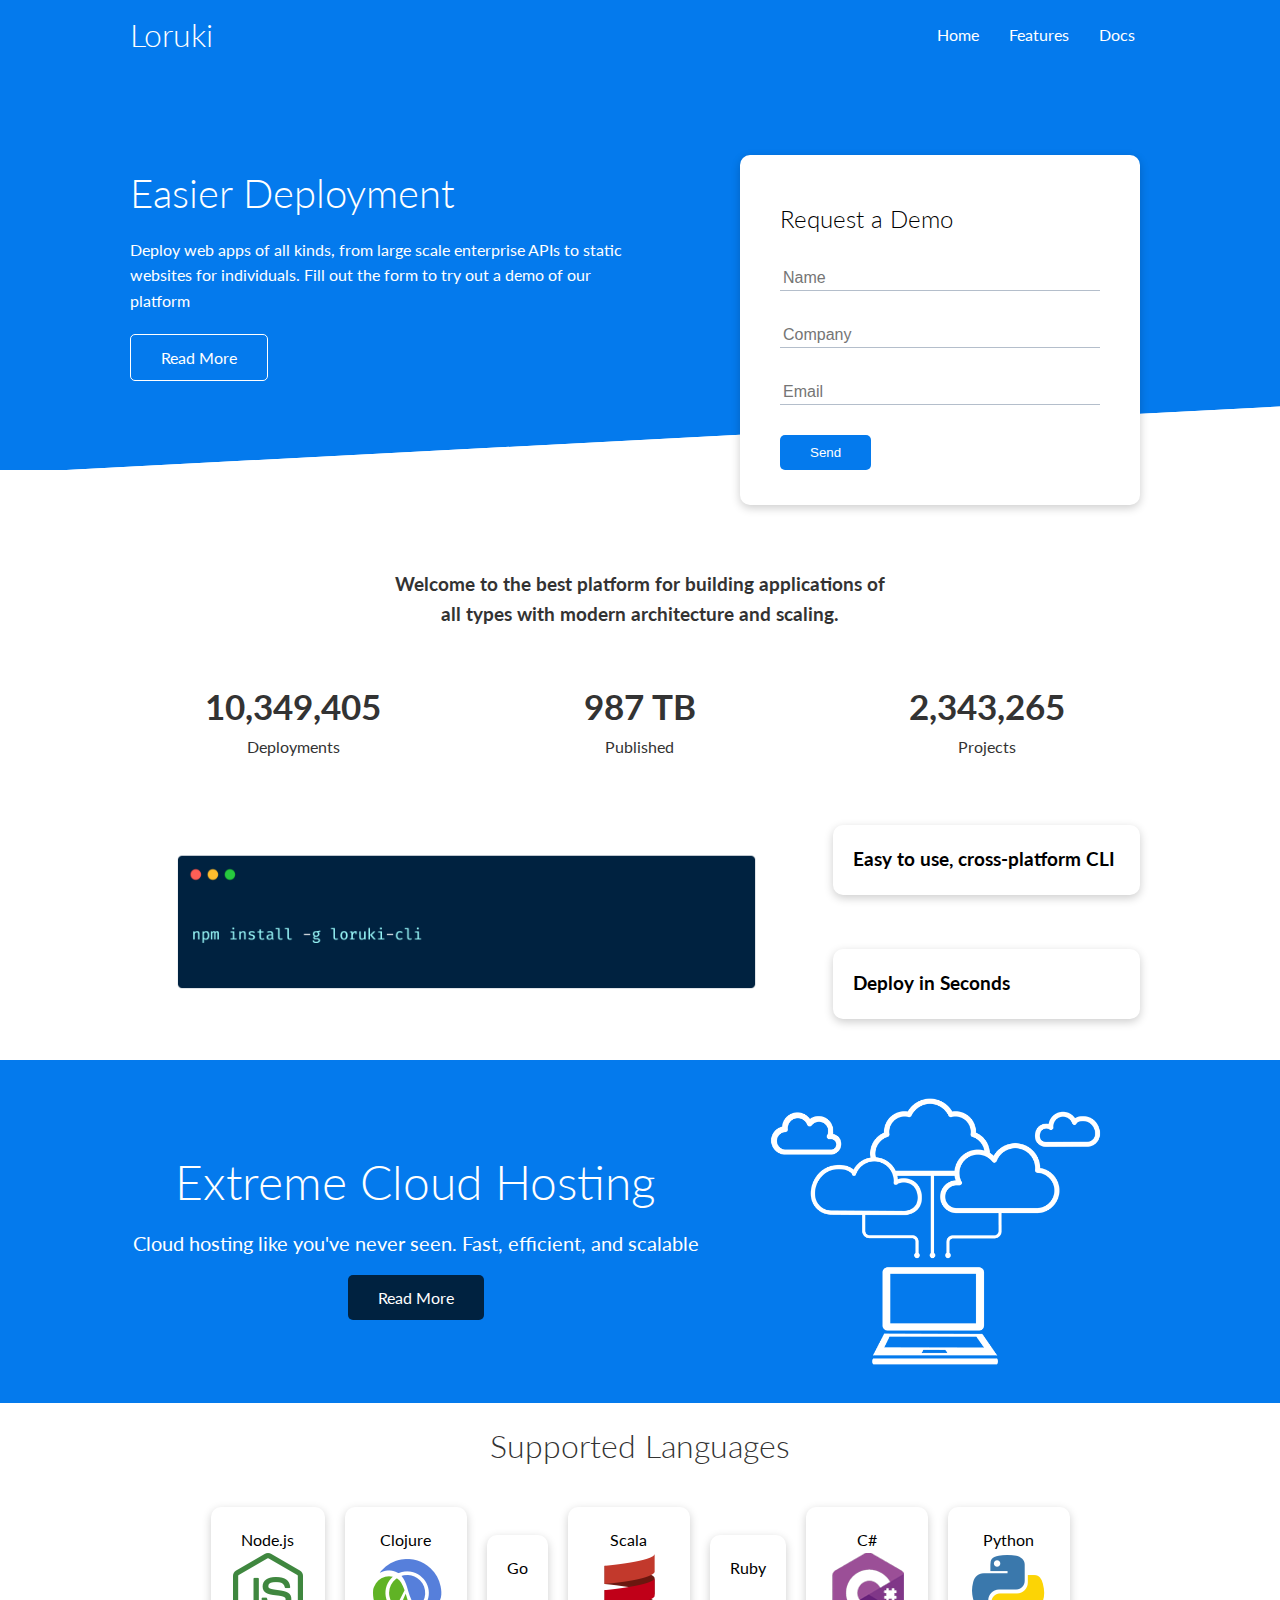
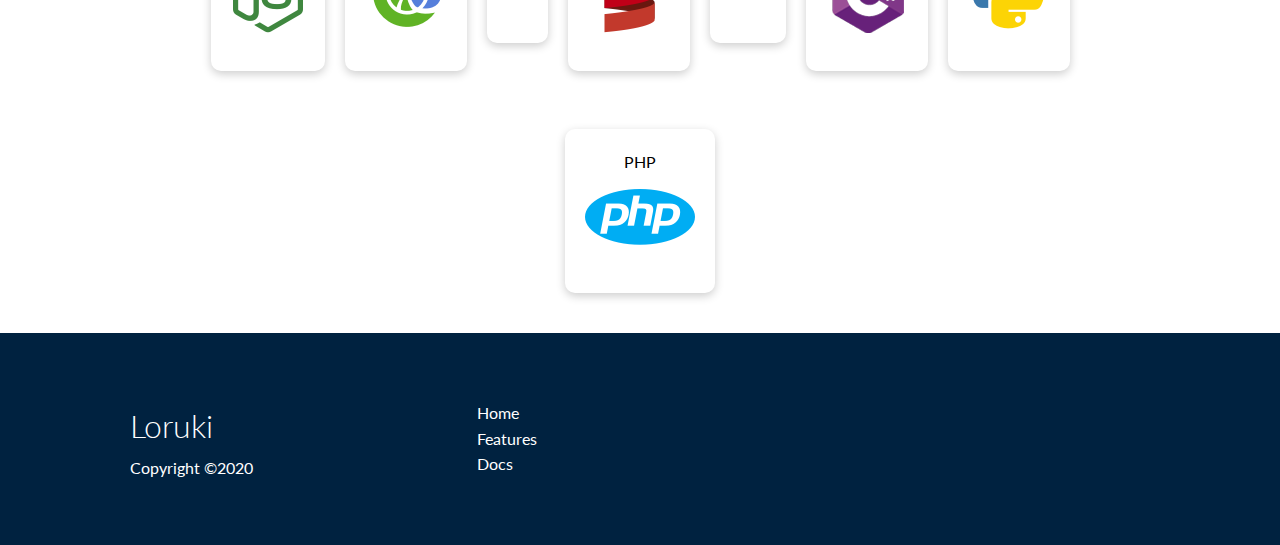
==== index.html @ e53c36fd "initial commit" ====
<!DOCTYPE html>
<html lang="en">

<head>
  <meta charset="UTF-8" />
  <meta name="viewport" content="width=device-width, initial-scale=1.0" />
  <script src="https://kit.fontawesome.com/1acca9f086.js" crossorigin="anonymous"></script>

  <link rel="stylesheet" href="./css/utilities.css">
  <link rel="stylesheet" href="./css/style.css" />
  <title>Loruki | Cloud Hosting for Everyone</title>
</head>

<body>
  <!-- Navbar -->

  <div class="navbar">
    <div class="container flex">
      <h1 class="logo">Loruki</h1>
      <nav>
        <ul>
          <li><a href="index.html">Home</a></li>
          <li><a href="features.html">Features</a></li>
          <li><a href="docs.html">Docs</a></li>
        </ul>
      </nav>

    </div>
  </div> 
  <!-- Showcase -->
  <section class="showcase">
    <div class="container grid">
      <div class="showcase-text">
        <h1>Easier Deployment</h1>
        <p>Deploy web apps of all kinds, from large scale enterprise APIs to static websites for individuals. Fill out
          the form to try out a demo of our platform</p>
        <a href="features.html" class="btn btn-outline">Read More</a>
      </div>
      <div class="showcase-form card">
        <h2>Request a Demo</h2>
        <form>
          <div class="form-control">
            <input type="text" name="name" placeholder="Name" required>
          </div>
          <div class="form-control">
            <input type="text" name="company" placeholder="Company" required>
          </div>
          <div class="form-control">
            <input type="email" name="email" placeholder="Email" required>
          </div>
          <input type="submit" value="Send" class="btn btn-primary ">

        </form>
      </div>
    </div>
  </section>

  <!-- Stats -->
  <section class="stats">
    <div class="container">
      <h3 class="stats-heading text-center my-1">
        Welcome to the best platform for building applications of all types with modern architecture and scaling.

      </h3>
      <div class="grid grid-3 text-center my-4">
        <div><i class="fas fa-server fa-3x"></i>
          <h3>10,349,405</h3>
          <p class="text-secondary">Deployments</p>
        </div>
        <div>
          <div><i class="fas fa-upload fa-3x"></i>
            <h3>987 TB</h3>
            <p class="text-secondary">Published</p>
          </div>
        </div>
        <div>
          <div><i class="fas fa-project-diagram fa-3x"></i>
            <h3>2,343,265</h3>
            <p class="text-secondary">Projects</p>
          </div>
        </div>
      </div>
    </div>
  </section>
  <!-- Cli -->
  <section class="cli">
    <div class="container grid">
      <img src="images/cli.png" alt="">
      <div class="card">
        <h3>Easy to use, cross-platform CLI</h3>
      </div>
      <div class="card">
        <h3>Deploy in Seconds</h3>
      </div>
    </div>
  </section>
  <!-- Cloud -->
  <section class="cloud bg-primary my-2 py-2">
    <div class="container grid">
      <div class="text-center">
        <h2 class="lg">Extreme Cloud Hosting</h2>
        <p class="lead my-1">Cloud hosting like you've never seen. Fast, efficient, and scalable</p>
        <a href="features.html" class="btn btn-dark">Read More</a>
      </div>
      <img src="images/cloud.png" alt="cloud">
    </div>
  </section>
  <!-- Languages -->
  <section class="languages">
    <h2 class="md text-center my-2">
      Supported Languages
    </h2>
    <div class="container flex">
      <div class="card">Node.js<h4>
          <img src="images/logos/node.png" alt="">
        </h4>
      </div>


      <div class="card">Clojure<h4>
          <img src="images/logos/clojure.png" alt="">
        </h4>
      </div>


      <div class="card">Go<h4>
          <img src="images/logos/Go.png" alt="">
        </h4>
      </div>


      <div class="card">Scala<h4>
          <img src="images/logos/scala.png" alt="">
        </h4>
      </div>


      <div class="card">Ruby<h4>
          <img src="images/logos/Ruby.png" alt="">
        </h4>
      </div>


      <div class="card">C#<h4>
          <img src="images/logos/csharp.png" alt="">
        </h4>
      </div>


      <div class="card">Python<h4>
          <img src="images/logos/python.png" alt="">
        </h4>
      </div>


      <div class="card">PHP<h4>
          <img src="images/logos/php.png" alt="">
        </h4>
      </div>
    </div>
  </section>
  <!-- Footer -->
  <footer class="footer bg-dark py-5">
    <div class="container grid grid-3">
      <div>
        <h1>Loruki</h1>
        <p>Copyright &copy;2020</p>

      </div>
      <nav>
        <ul>
          <li><a href="index.html">Home</a></li>
          <li><a href="features.html">Features</a></li>
          <li><a href="docs.html">Docs</a></li>
        </ul>
      </nav>
      <div class="social">
        <a href="#"><i class="fab fa-github"></i></a>
        <a href="#"><i class="fab fa-instagram"></i></a>
        <a href="#"><i class="fab fa-twitter"></i></a>
        <a href="#"><i class="fab fa-facebook"></i></a>
      </div>
    </div>
  </footer>
</body>

</html>
---- css/utilities.css ----
/* Utilities */
.container {
    max-width: 1100px;
    margin: 0 auto;
    overflow: auto;
    padding: 0 40px
}

.card {
    background-color: white;
    color: black;
    border-radius: 10px;
    box-shadow: 0 3px 10px rgba(0, 0, 0, 0.2);
    padding: 20px;
    margin: 10px;
}

.btn {
    display: inline-block;
    padding: 10px 30px;
    cursor: pointer;
    background-color: var(--primary-color);
    color: white;
    border: none;
    border-radius: 5px;
}

.btn-outline {
    background-color: transparent;
    border: 1px white solid
}

.btn:hover {
    transform: scale(0.98)
}

/* Backgrounds & Color Buttons */

.bg-primary, .btn-primary{
    background-color:var(--primary-color);
    color: white;
    
}
.bg-secondary, .btn-secondary{
    background-color:var(--secondary-color);
    color: white;

}
.bg-dark, .btn-dark{
    background-color:var(--dark-color);
    color: white;

}
.bg-light, .btn-light a{
    background-color:var(--light-color);
    color: #333;

}
.bg-primary a, .btn-primary a, .bg-secondary a, .btn-secondary a, .bg-dark a, .btn-dark a{
    color:white;
}

/* Text Sizes */

.lead{
    font-size: 20px;
}

.sm{
    font-size: 1rem;
}

.md{
font-size:2rem;
}

.lg{
    font-size:3rem;
}

.xl{
    font-size:4rem;
}




.text-center {
    text-align: center;
}

/* Alert */

.alert{
 background-color:var(--light-color);
 padding: 10px 20px;
 font-weight: bold;
 margin: 15px 0;   
}
.alert i {
    margin-right:10px;

}

.alert-success{
    background-color:var(--success-color);

}

.alert-error{
    background-color:var(--error-color);
}




.flex {
    display: flex;
    justify-content: center;
    align-items: center;
    height: 100%;

}

.grid {
    display: grid;
    grid-template-columns: repeat(2, 1fr);
    gap: 20px;
    justify-content: center;
    align-items: center;
    height: 100%;

}

.grid-3 {
    grid-template-columns: repeat(3, 1fr);
}

/* Margin */
.my-1 {
    margin: 1rem 0;

}

.my-2 {
    margin: 1.5rem 0;
}

.my-3 {
    margin: 2rem 0;
}

.my-4 {
    margin: 3rem 0;
}

.my-5 {
    margin: 4rem 0;
}

.m-1 {
    margin: 1rem;

}

.m-2 {
    margin: 1.5rem;
}

.m-3 {
    margin: 2rem;
}

.m-4 {
    margin: 3rem;
}

.m-5 {
    margin: 4rem;
}


/* Padding */
.py-1 {
    padding: 1rem 0;

}

.py-2 {
    padding: 1.5rem 0;
}

.py-3 {
    padding: 2rem 0;
}

.py-4 {
    padding: 3rem 0;
}

.py-5 {
    padding: 4rem 0;
}

.p-1 {
    padding: 1rem;

}

.p-2 {
    padding: 1.5rem;
}

.p-3 {
    padding: 2rem;
}

.p-4 {
    padding: 3rem;
}

.p-5 {
    padding: 4rem;
}
---- css/style.css ----
@import url('https://fonts.googleapis.com/css2?family=Lato:wght@300&display=swap');

:root {
    --primary-color: #047aed;
    --secondary-color: #1c3fa8;
    --dark-color: #002240;
    --light-color: #f4f4f4;
    --success-color: #5cb85c;
    --error-color: #d9534f;
}

* {
    box-sizing: border-box;
    padding: 0;
    margin: 0;
}

body {
    font-family: 'Lato', sans-serif;
    color: #333;
    line-height: 1.6;
}

ul {
    list-style-type: none;
}

a {
    text-decoration: none;
    color: #333;
}

h1,
h2 {
    font-weight: 300;
    line-height: 1.2;
    margin: 10px 0;
}

img {
    width: 100%;
}


code,
pre {
    background: #333;
    color: white;
    padding: 10px;
}

/* Navbar Styling */
.navbar {
    background-color: var(--primary-color);
    color: white;
    height: 70px;



}

.navbar .flex {
    justify-content: space-between;
}

.navbar ul {
    display: flex;
}

.navbar a {
    color: #fff;
    padding: 10px;
    margin: 0 5px;
}

.navbar a:hover {
    border-bottom: 2px #fff solid;
}

/* Showcase */

.showcase {
    height: 400px;
    background-color: var(--primary-color);
    color: white;
    position: relative;
}

.showcase h1 {
    font-size: 40px;

}

.showcase p {
    margin: 20px 0;
}

.showcase .grid {
    overflow: visible;
    /* grid-template-columns: 55% 45%; */
    gap: 30px;
}
.showcase-text{
    animation:slideInFromLeft 1s ease-in;
}

.showcase-form {
    position: relative;
    top: 60px;
    height: 350px;
    width: 400px;
    padding: 40px;
    justify-self: flex-end;
    z-index: 100;
    animation:slideInFromRight 1s ease-in;


}

.showcase-form .form-control {
    margin: 30px 0;

}

.showcase-form input[type='text'],
.showcase-form input[type='email'] {
    border: 0;
    border-bottom: 1px solid #b4becb;
    width: 100%;
    padding: 3px;
    font-size: 16px;

}

.showcase-form input:focus {
    outline: none;
}

.showcase::before,
.showcase::after {
    content: '';
    position: absolute;
    height: 100px;
    bottom: -70px;
    right: 0;
    left: 0;
    transform: skewY(-3deg);
    -moz-transform: skewY(-3deg);
    -webkit-transform: skewY(-3deg);
    -ms-transform: skewY(-3deg);
    background-color: white;
}

/* Stats */

.stats {
    padding-top: 100px;
    animation:slideInFromBottom 1s ease-in;
}

.stats-heading {
    max-width: 500px;
    margin: auto;
}

.stats .grid h3 {
    font-size: 35px;
}

.stats .grid .p {
    font-size: 20px;
    font-weight: bold;
}

/* CLI */
.cli .grid {
    grid-template-columns: repeat(3, 1fr);
    grid-template-rows: repeat(2, 1fr);

}

.cli .grid>*:first-child {
    grid-column: 1 / span 2;
    grid-row: 1/span 2;
}

/* Cloud */

.cloud .grid {
    grid-template-columns: 4fr 3fr;

}

/* Languages */

.languages .flex {
    flex-wrap: wrap;
}

.languages .card {
    text-align: center;
    margin: 18px 10px 40px;
    transition: transform 0.2s ease-in;
}

.languages .card h4 {

    font-size: 20px;
    margin-bottom: 10px;
}

.languages .card:hover {
    transform: translateY(-15px);
}

/* Features */

.features-head img,
.docs-head img {
    width: 200px;
    justify-self: flex-end;
}

.features-sub-head img {
    width: 300px;
    justify-self: flex-end;
}

/* Main Features */

.features-main .card>i {
    margin-right: 20px;
}

.features-main .grid {
    padding: 30px
}


.features-main .grid>*:first-child {
    grid-column: 1/ span 3;

}

.features-main .grid>*:nth-child(2) {
    grid-column: 1/ span 2;

}

/* Docs */

.docs-main h3 {
    margin: 20px 0;


}

.docs-main .grid {
    grid-template-columns: 1fr 2fr;
    align-items: flex-start;
}

.docs-main nav li {
    font-size: 17px;
    padding-bottom: 5px;
    margin-bottom: 5px;
    border-bottom: 1px #ccc solid;

}

.docs-main a:hover {
    font-weight: bold;
}

/* Footer */

.footer .social a {
    margin: 0 10px;
}

/* Animation */

@keyframes slideInFromLeft {
    0% {
        transform: translateX(-100%);
    }

    100%{
        transform:translateX(0);
    }
}
@keyframes slideInFromRight {
    0% {
        transform: translateX(100%);
    }

    100%{
        transform:translateX(0);
    }
}
@keyframes slideInFromTop {
    0% {
        transform: translateY(-100%);
    }

    100%{
        transform:translateX(0);
    }
}
@keyframes slideInFromBottom {
    0% {
        transform: translateY(100%);
    }

    100%{
        transform:translateX(0);
    }
}

/* Tables and under */

@media(max-width:768px) {

    .grid,
    .showcase .grid,
    .stats .grid,
    .cli .grid,
    .cloud .grid,
    .docs-main .grid,
    .features-main .grid {
        grid-template-columns: 1fr;
        grid-template-rows: 1fr;
    }

    .showcase {
        height: auto;
    }

    .showcase-text {
        text-align: center;
        margin-top: 40px;
        animation:slideInFromTop 1s ease-in;
    }

    .showcase-form {
        justify-self: center;
        margin: auto;
        animation:slideInFromBottom 1s ease-in;
    }

    .cli .grid>*:first-child {
        grid-column: 1;
        grid-row: 1;
    }
    .features-head,.features-sub-head,.docs-head{
        text-align: center;

    }

    .features-head img, .features-sub-head img, docs-head img{
        justify-self: center;
    }

    .features-main .grid > *:first-child, .features-main .grid > *:nth-child(2) {
        grid-column: 1;
    }

}

@media(max-width:500px) {
    .navbar {
        height: 110px;
    }

    .navbar .flex {
        flex-direction: column;
    }

    .navbar ul {
        padding: 10px;
        background-color: rgba(0, 0, 0, 0.1);
    }
}
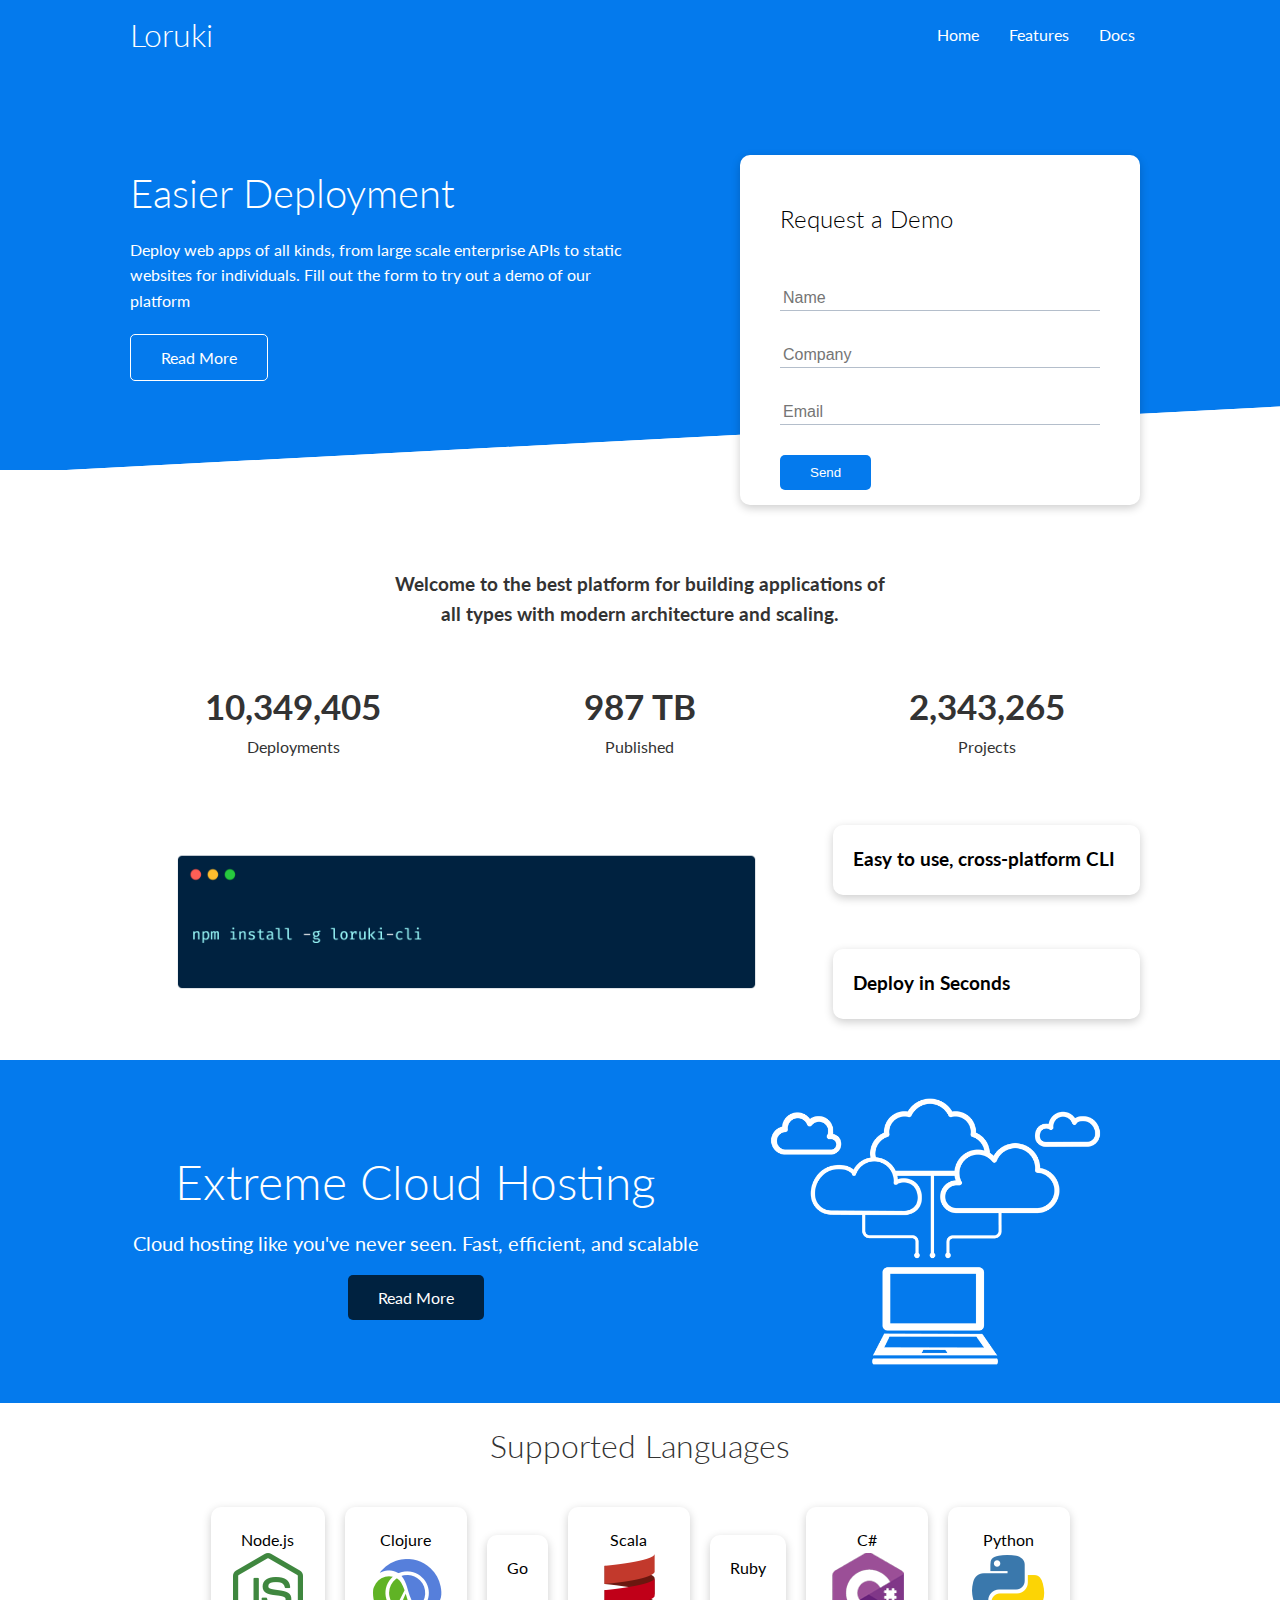
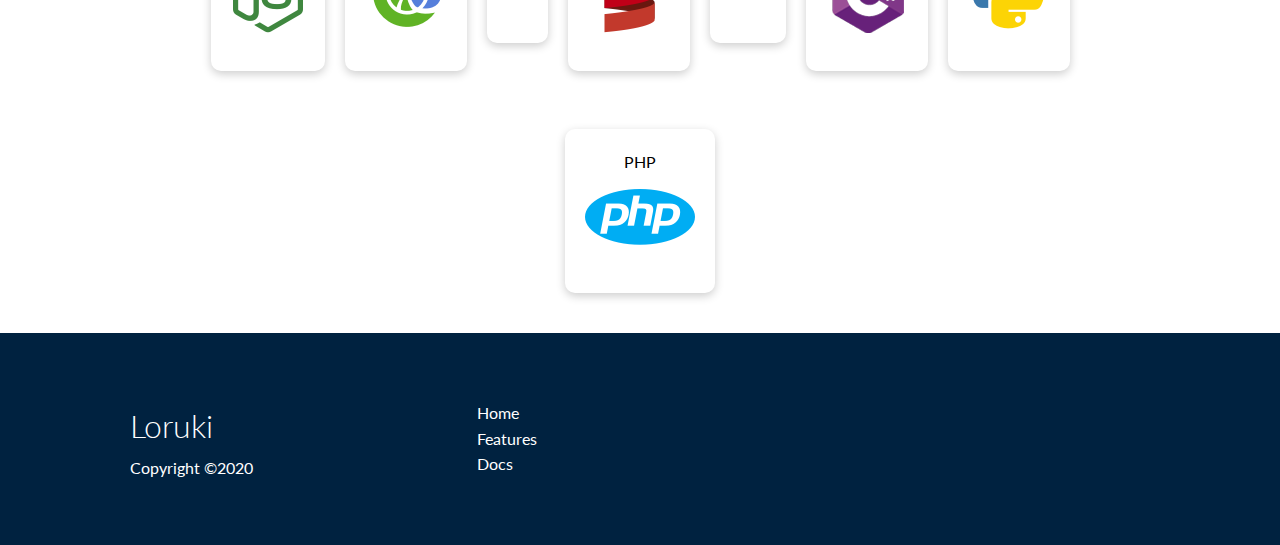
==== commit 8a6c1a26: "set up spam filter" ====
--- a/index.html
+++ b/index.html
@@ -38,7 +38,11 @@
       </div>
       <div class="showcase-form card">
         <h2>Request a Demo</h2>
-        <form>
+        <form name = "contact" method=" POST" data-netlify="true"  netlify-honeypot = "bot-field">
+          <input type="hidden" name = "form-name" value = "contact">
+          <p class="hidden">
+            <label for="">Don't fill this out if you're human: <input type="text" name="bot-field" id=""></label>
+          </p>
           <div class="form-control">
             <input type="text" name="name" placeholder="Name" required>
           </div>
--- a/css/style.css
+++ b/css/style.css
@@ -47,6 +47,10 @@
     background: #333;
     color: white;
     padding: 10px;
+}
+.hidden{
+    visibility: hidden;
+    height: 0;
 }
 
 /* Navbar Styling */
